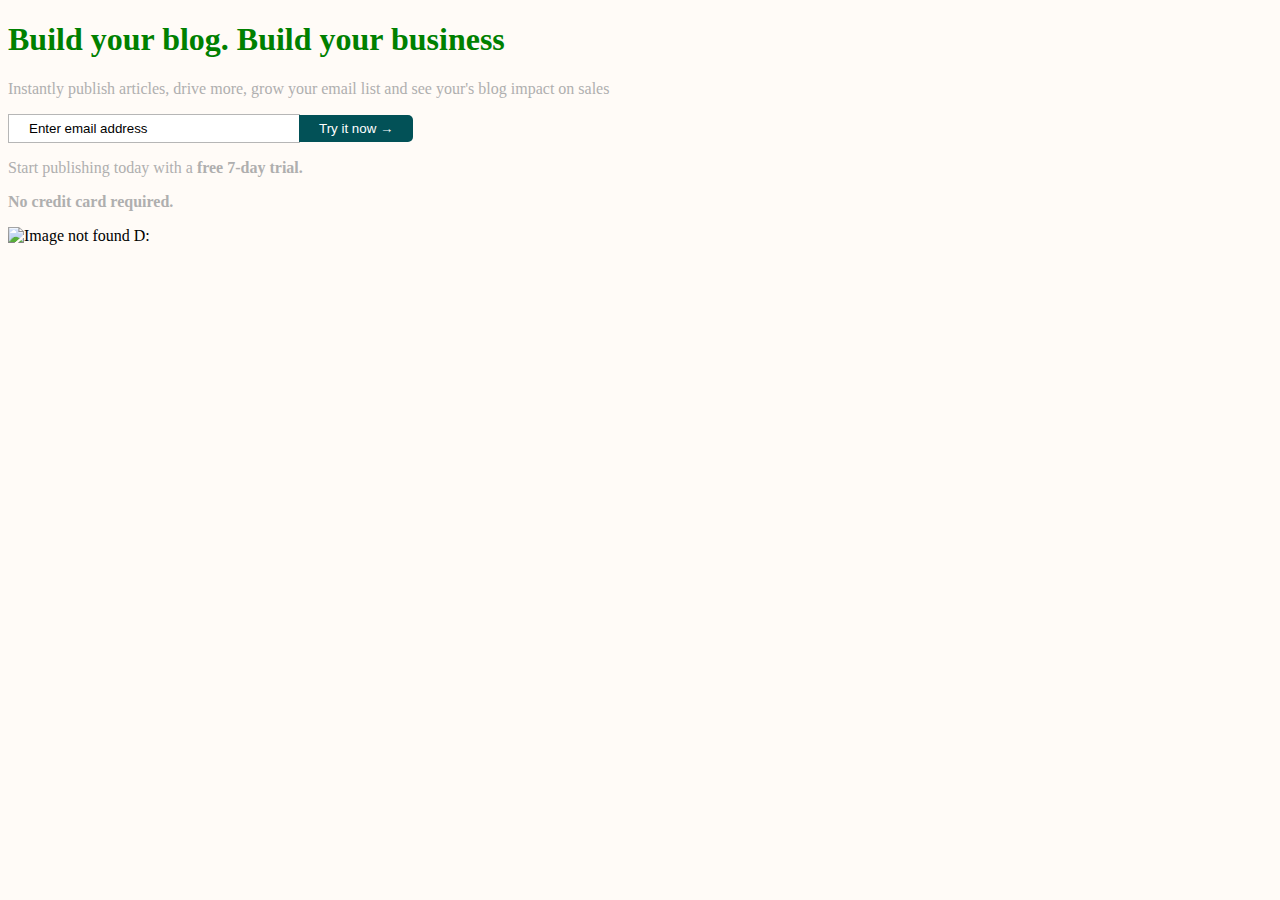
==== index.html @ c675ce4a "Este es mi primer commit de modulo" ====
<!DOCTYPE html>
<html lang="en">
<head>
    <meta charset="UTF-8">
    <meta http-equiv="X-UA-Compatible" content="IE=edge">
    <meta name="viewport" content="width=device-width, initial-scale=1.0">
    <link rel="stylesheet" href="style.css">
    <title>Matcha</title>
</head>
<body>
    <h1 id = 'verde'>Build your blog. Build your business</h1>
    <p id = 'desc'>Instantly publish articles, drive more, grow your email list and see your's blog impact on sales</p>

    <form>
        <input id = 'email_input' type="email" value="Enter email address">
        <button id = 'button_try' type="submit">Try it now &rarr;</button>
    </form>

    <p class = 'promo'>Start publishing today with a <strong>free 7-day trial.</strong></p>
    <p class = 'promo'><strong>No credit card required.</strong></p>
    <!-- <img src="https://getmatcha.com/wp-content/themes/getmatcha/img/capterra.png", alt = 'Image not found D:'> -->
    <img src="file:///Users/delgadonoriega/Documents/Matcha/capterra.png", alt = 'Image not found D:'> 
</body>

</html>

<!-- https://bedu-fef.netlify.app/ -->
---- style.css ----
body {
    background-color: #fffbf7;
}

#verde {
    color: green;
  }

#desc {
    color: rgb(175, 175, 175)
}

#email_input {
    border: 1px solid #b6b6b6;
    padding: 6px 20px;
    width: 60%;
    max-width: 250px;
}

#button_try {
    background-color: #025157;
    color: #fff;
    border: none;
    border-radius: 5px;
    border-top-left-radius: 0;
    border-bottom-left-radius: 0;
    padding: 6px 20px;
    margin-left: -5px;
    
}

.promo {
    color: rgb(175, 175, 175)
}
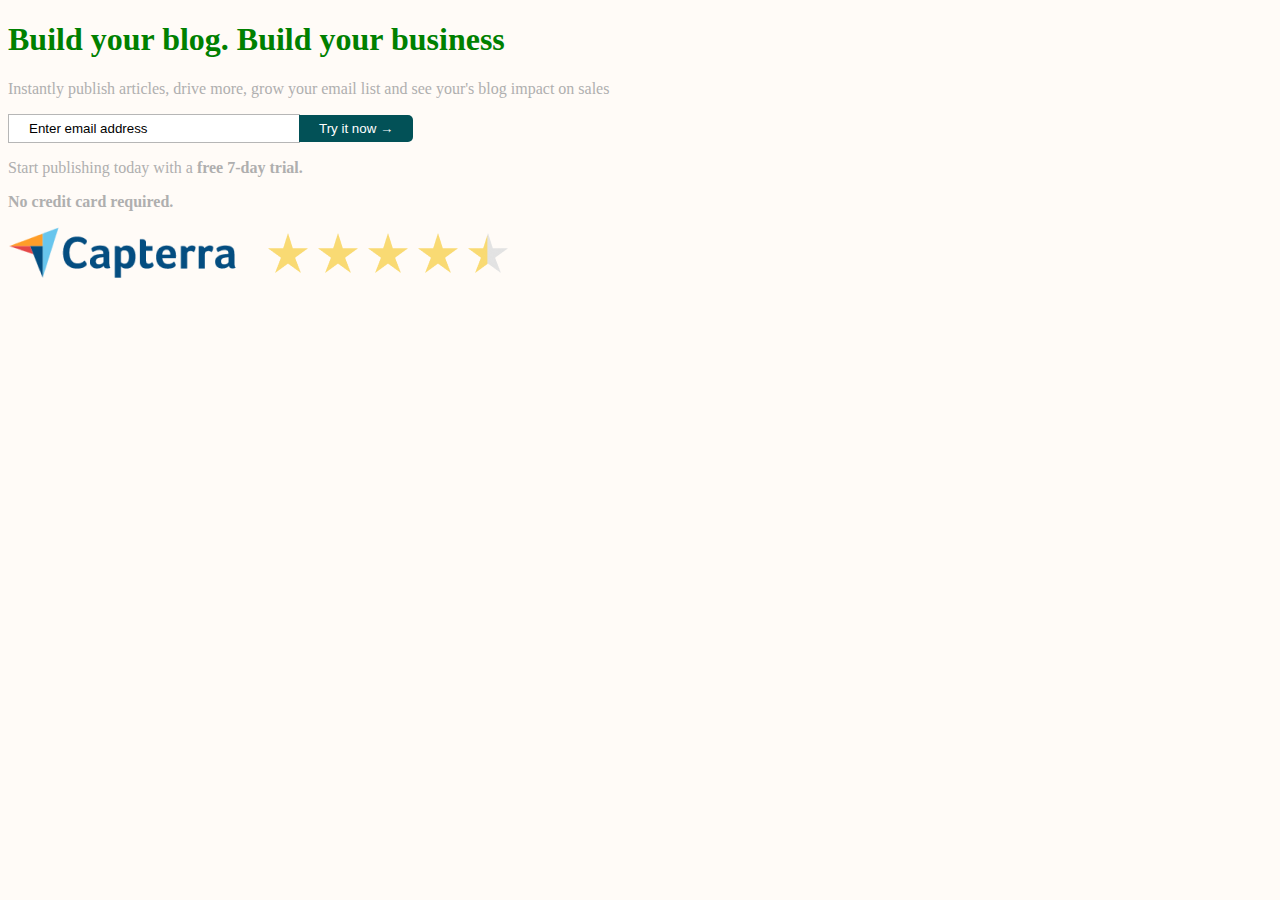
==== commit 9d3a01ff: "changed done" ====
--- a/index.html
+++ b/index.html
@@ -19,9 +19,76 @@
     <p class = 'promo'>Start publishing today with a <strong>free 7-day trial.</strong></p>
     <p class = 'promo'><strong>No credit card required.</strong></p>
     <!-- <img src="https://getmatcha.com/wp-content/themes/getmatcha/img/capterra.png", alt = 'Image not found D:'> -->
-    <img src="file:///Users/delgadonoriega/Documents/Matcha/capterra.png", alt = 'Image not found D:'> 
+    <img src="capterra.png", alt = 'Image not found D:'> 
 </body>
 
 </html>
 
-<!-- https://bedu-fef.netlify.app/ -->+<!-- https://bedu-fef.netlify.app/ -->
+<!--
+delgadonoriega-macbookpro2% pwd
+/Users/delgadonoriega/Documents/Matcha
+delgadonoriega-macbookpro2% git init
+Initialized empty Git repository in /Users/delgadonoriega/Documents/Matcha/.git/
+delgadonoriega-macbookpro2% git status
+On branch main
+
+No commits yet
+
+Untracked files:
+  (use "git add <file>..." to include in what will be committed)
+        .DS_Store
+        capterra.png
+        index.html
+        style.css
+
+nothing added to commit but untracked files present (use "git add" to track)
+delgadonoriega-macbookpro2% git add .
+delgadonoriega-macbookpro2% git status
+On branch main
+
+No commits yet
+
+Changes to be committed:
+  (use "git rm --cached <file>..." to unstage)
+        new file:   .DS_Store
+        new file:   capterra.png
+        new file:   index.html
+        new file:   style.css
+
+delgadonoriega-macbookpro2% git commit -m "Este es mi primer commit de modulo"
+[main (root-commit) c675ce4] Este es mi primer commit de modulo
+ 4 files changed, 61 insertions(+)
+ create mode 100644 .DS_Store
+ create mode 100644 capterra.png
+ create mode 100644 index.html
+ create mode 100644 style.css
+delgadonoriega-macbookpro2% git remote add origin https://github.com/Javier009/Matcha.git
+delgadonoriega-macbookpro2% git branch -M main
+delgadonoriega-macbookpro2% git branch -M master
+delgadonoriega-macbookpro2% git push -u origin main
+error: src refspec main does not match any
+error: failed to push some refs to 'https://github.com/Javier009/Matcha.git'
+delgadonoriega-macbookpro2% git branch -M main
+delgadonoriega-macbookpro2% git status
+On branch main
+nothing to commit, working tree clean
+delgadonoriega-macbookpro2% git log
+commit c675ce4a5f19d0f5f773620d3ef01a899f33c75b (HEAD -> main)
+Author: javier009 <jdelnor09@gmail.com>
+Date:   Thu Sep 30 21:42:33 2021 -0500
+
+    Este es mi primer commit de modulo
+delgadonoriega-macbookpro2% git branch  
+* main
+delgadonoriega-macbookpro2% git push -u origin main 
+Enumerating objects: 6, done.
+Counting objects: 100% (6/6), done.
+Delta compression using up to 12 threads
+Compressing objects: 100% (6/6), done.
+Writing objects: 100% (6/6), 10.89 KiB | 5.44 MiB/s, done.
+Total 6 (delta 0), reused 0 (delta 0), pack-reused 0
+To https://github.com/Javier009/Matcha.git
+ * [new branch]      main -> main
+Branch 'main' set up to track remote branch 'main' from 'origin'.
+delgadonoriega-macbookpro2%  -->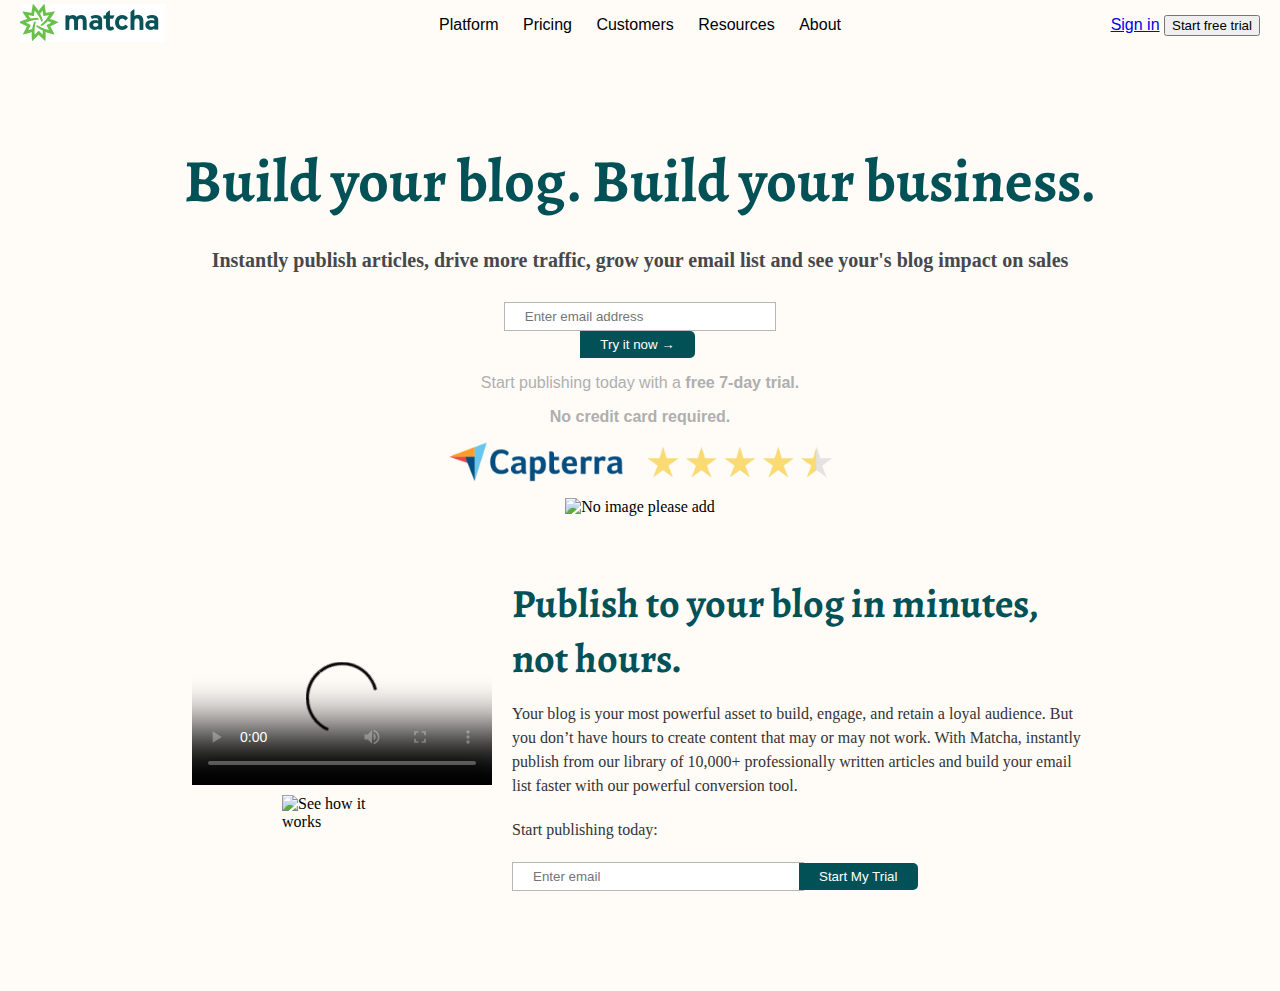
==== commit 47cd6502: "Este es el mensage de la tercera clase" ====
--- a/index.html
+++ b/index.html
@@ -4,22 +4,79 @@
     <meta charset="UTF-8">
     <meta http-equiv="X-UA-Compatible" content="IE=edge">
     <meta name="viewport" content="width=device-width, initial-scale=1.0">
+    <link rel="preconnect" href="https://fonts.googleapis.com">
+    <link rel="preconnect" href="https://fonts.gstatic.com" crossorigin>
+    <link href="https://fonts.googleapis.com/css2?family=Alegreya:ital,wght@0,500;0,900;1,700&display=swap" rel="stylesheet"> 
     <link rel="stylesheet" href="style.css">
     <title>Matcha</title>
 </head>
+
 <body>
-    <h1 id = 'verde'>Build your blog. Build your business</h1>
-    <p id = 'desc'>Instantly publish articles, drive more, grow your email list and see your's blog impact on sales</p>
+    <header class='header'>
+        <a href="#" class = "logo">
+            <img src= 'matcha.png' alt = 'Matcha image'/>
+        </a>
+        <nav class = "navbar">
+            <ul>
+                <li>Platform</li>
+                <li>Pricing</li>
+                <li>Customers</li>
+                <li>Resources</li>
+                <li>About</li>
+            </ul>
+        </nav>
+        <div class = "actions">
+            <a href="#">Sign in</a>
+            <button>Start free trial</button>
+        </div>
+    </header>
+<section class = 'main'>
+    <h1 id = 'verde'>Build your blog. Build your business.</h1>
+    <h4 id = 'desc'>Instantly publish articles, drive more traffic, grow your email list and see your's blog impact on sales</h4>
 
-    <form>
-        <input id = 'email_input' type="email" value="Enter email address">
-        <button id = 'button_try' type="submit">Try it now &rarr;</button>
+    <form class = "loginform">
+        <input id = 'email_input' type="email" placeholder="Enter email address">
+        <button class = 'button_try' type="submit">Try it now &rarr;</button>
     </form>
 
     <p class = 'promo'>Start publishing today with a <strong>free 7-day trial.</strong></p>
     <p class = 'promo'><strong>No credit card required.</strong></p>
     <!-- <img src="https://getmatcha.com/wp-content/themes/getmatcha/img/capterra.png", alt = 'Image not found D:'> -->
-    <img src="capterra.png", alt = 'Image not found D:'> 
+    <img class = "capteraimg" src="capterra.png", alt = 'Image not found D:'> 
+<figure class = "banner">
+    <img src = "##" alt = "No image please add">
+</figure>
+</section>
+
+<section class= "promotion">
+    <article class = videoarticle>
+        <video 
+        controls 
+        poster= "https://cdn.videvo.net/videvo_files/video/premium/video0036/thumbnails/computer_code00_small.jpg">
+            <source type=video/webm src="https://cdn.videvo.net/videvo_files/video/premium/video0036/small_watermarked/computer_code00_preview.webm" />
+            <source type="video/mp4" src = "https://cdn.videvo.net/videvo_files/video/premium/video0036/small_watermarked/computer_code00_preview.mp4" />
+        </video>
+        <img src="https://getmatcha.com/wp-content/themes/getmatcha/img/see_how_it_works.png" alt="See how it works">
+    </article>
+
+    <article class = "publicidadtexto">
+        <h3 id= "head_3">Publish to your blog in minutes, not hours.</h3>
+        <p id= "blogtext">Your blog is your most powerful asset to build, engage, and retain a loyal audience. But you don’t have hours 
+            to create content that may or may not work. With Matcha, instantly publish from our library of 10,000+ 
+            professionally written articles and build your email list faster with our powerful conversion tool.</p>
+        <p>Start publishing today:</p>
+
+        <form class="loginform2">
+            <input id = 'email_input'  type="email" placeholder="Enter email">
+            <button class= "button_try">Start My Trial</button>
+        </form>
+
+    </article>
+
+    
+  
+</section>
+
 </body>
 
 </html>
--- a/style.css
+++ b/style.css
@@ -1,13 +1,33 @@
 body {
     background-color: #fffbf7;
+    margin: 0;
 }
-
+.main{
+    margin-top: 140px;
+    text-align: center;
+}
 #verde {
-    color: green;
+    color: #025157;
+    font-family: "Alegreya", serif;
+    font-size: 60px;
+    margin-bottom: 24px;
+    font-weight: 900px;
+    text-align: center;
   }
 
 #desc {
-    color: rgb(175, 175, 175)
+    color: #46484c;
+    font-family: "Slabo 27px", serif;
+    font-size: 20px;
+    margin-bottom: 30px;
+    text-align: center;
+}
+
+.loginform  {
+    display: block;
+    margin-left: auto;
+    margin-right: auto;
+    width: 30%;
 }
 
 #email_input {
@@ -17,7 +37,7 @@
     max-width: 250px;
 }
 
-#button_try {
+.button_try {
     background-color: #025157;
     color: #fff;
     border: none;
@@ -30,5 +50,112 @@
 }
 
 .promo {
-    color: rgb(175, 175, 175)
+    color: rgb(175, 175, 175);
+    text-align: center;
+    font-family: "Open Sans", sans-serif;
+}
+
+.header {
+    
+    height: 60px;
+    /*margin: 40px 20px 0;*/
+    margin-top: 0px;
+    margin-left: 20px;
+    margin-right: 20px;
+    padding-bottom: 25px;
+    font-family: sans-serif;
+    font-size: 0px;
+    background-color: #fffbf7;
+    position: fixed;
+    top: 0;
+    right: 0;
+    left: 0;
+}
+
+.header li {
+    display: inline;
+    padding: 10px
+    
+}
+
+.header > * {
+    display: inline-block;
+    font-size: 16px;
+    vertical-align: middle;
+}
+
+.header .logo{
+    width: 15%;
+}
+
+.header .navbar {
+    width: 70%;
+    text-align: center;
+}
+
+.header .navbar ul{
+    padding: 0;
+}
+
+.header .actions{
+    width: 15%;
+    text-align: right;
+}
+
+.capteraimg {
+  display: block;
+  margin-left: auto;
+  margin-right: auto;
+  width: 30%;
+}
+
+.promotion {
+    display: flex;
+    flex-direction: row;
+    width: 70%;
+    margin: 100px auto;
+    align-items: center;
+    margin-top: 60px;
+    
+}
+.publicidadtexto {
+  padding-left: 10px;
+  margin-top: 0;
+  margin-bottom: 0;
+}
+
+.publicidadtexto h3 {
+    color: #025157;
+    font-family: "Alegreya", serif;
+    font-size: 40px;
+    margin-top: 0;
+    margin-bottom: 0px;
+    font-weight: 900px;
+    text-align: left;
+}
+
+.publicidadtexto > p { 
+    font-size: 16px;
+    color: #343434;
+    line-height: 1.5;
+    margin-bottom: 20px;
+    text-align: left;
+}
+
+.promotion .videoarticle {
+    display: flex;
+    flex-direction: column;
+    align-items: center;
+    padding-right: 10px;
+}
+
+.promotion .videoarticle img {
+    width: 120px;
+    margin-top: 10px;
+}
+
+.loginform2 {
+    display: flex;
+    flex-direction: row;
+    align-items: center;
 }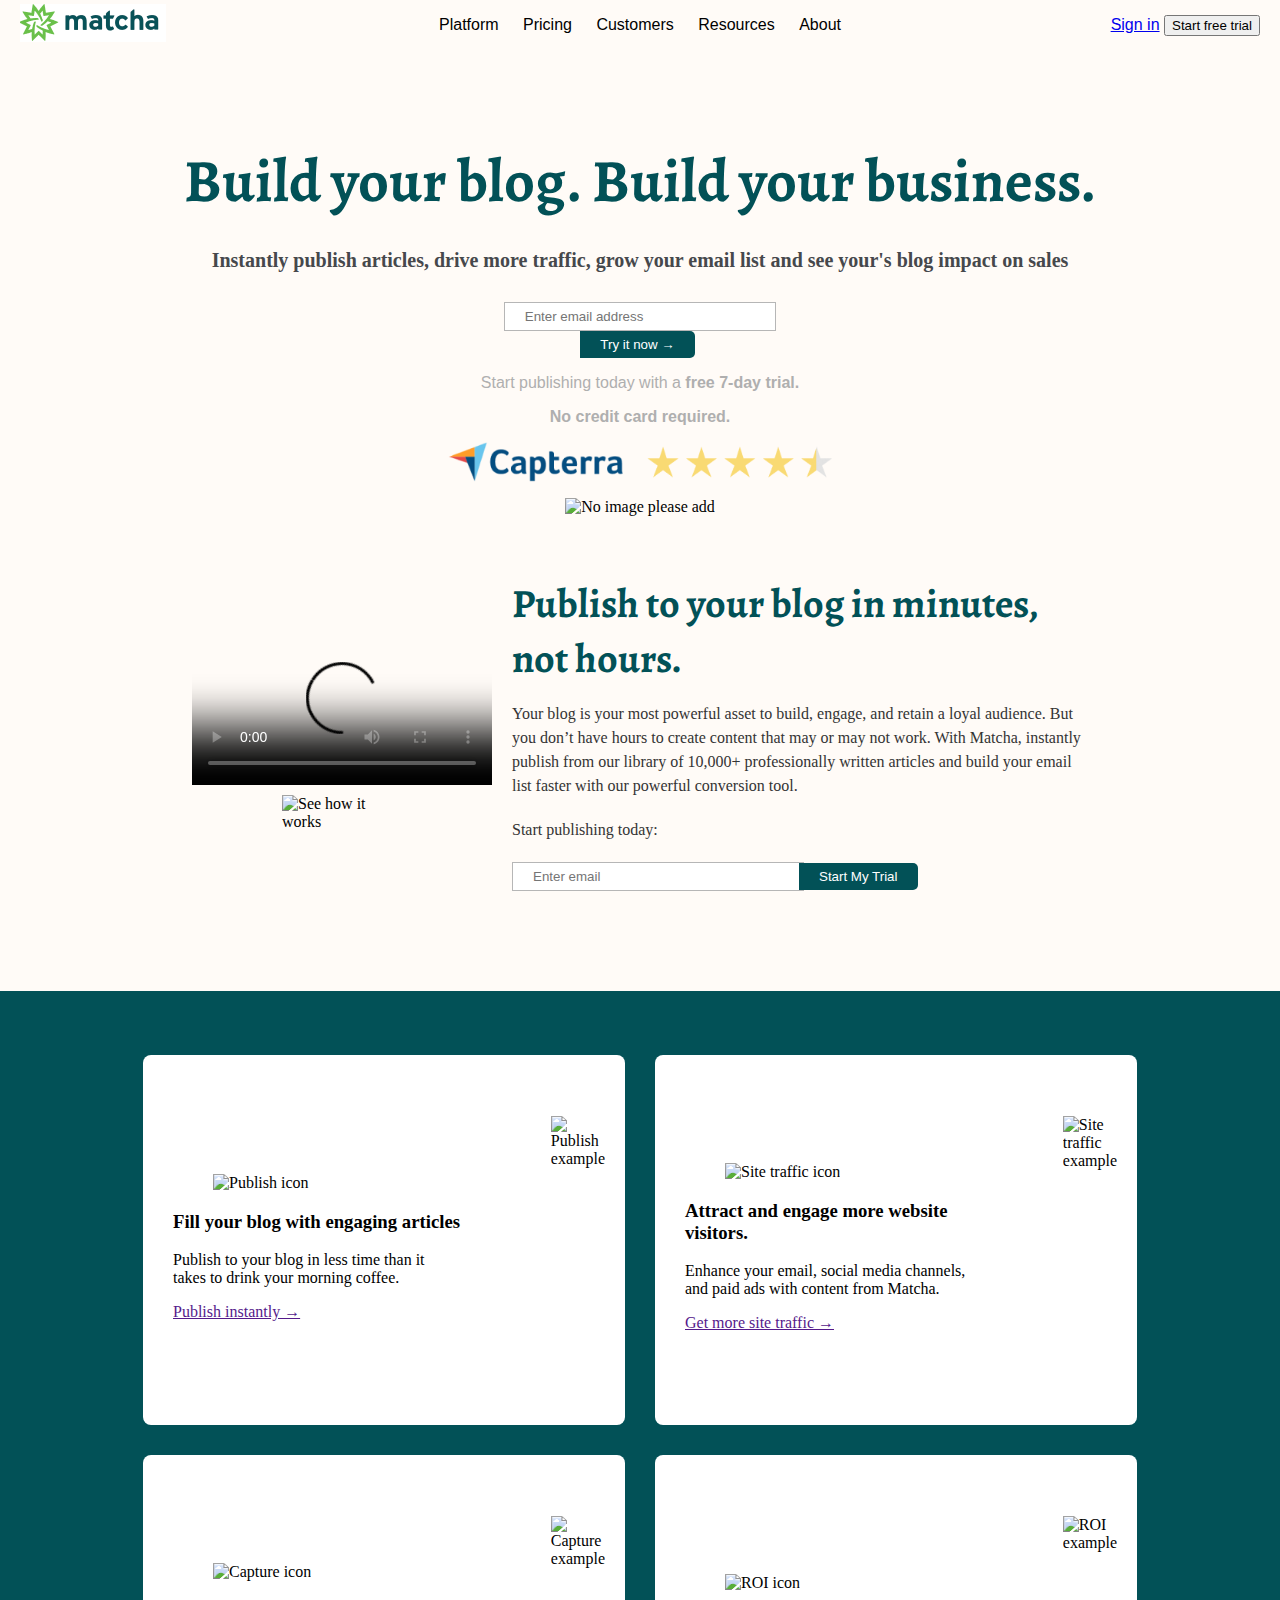
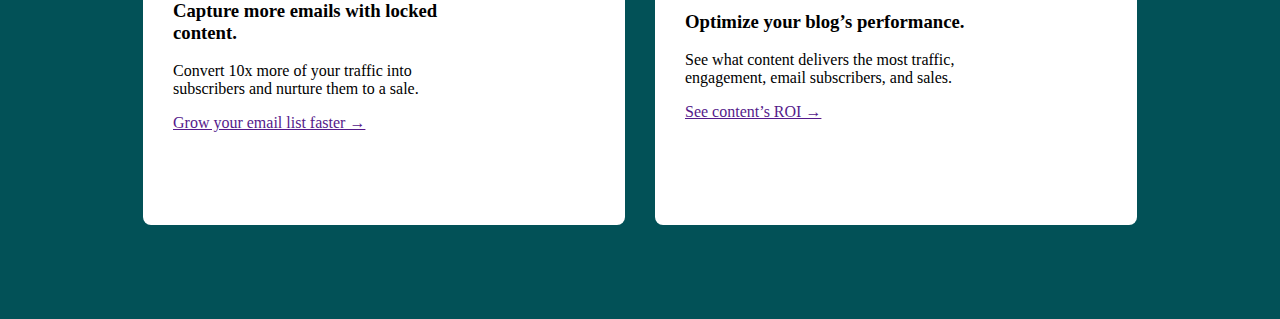
==== commit cb375e89: "Este es el commit de la 4ta clase" ====
--- a/index.html
+++ b/index.html
@@ -72,80 +72,85 @@
         </form>
 
     </article>
-
-    
-  
 </section>
 
+<section class="features">
+
+  <article class="feature-card">
+      <div class=feature-content>
+          <figure>
+            <img src="https://getmatcha.com/wp-content/themes/getmatcha/img/icon_publish.png" alt="Publish icon">
+          </figure>
+          <h3>Fill your blog with engaging articles</h3>
+          <p>
+            Publish to your blog in less time than it takes to drink your
+            morning coffee.
+          </p>
+          <a href="">Publish instantly →</a>
+      </div>
+      <div class=feature-image>
+        <figure>
+            <img src="https://getmatcha.com/wp-content/themes/getmatcha/img/image_publish.png" alt="Publish example">
+          </figure>
+      </div>   
+  </article>
+
+  <article class="feature-card">
+    <div class="feature-content">
+      <figure>
+        <img src="https://getmatcha.com/wp-content/themes/getmatcha/img/icon_site_traffic.png" alt="Site traffic icon">
+      </figure>
+      <h3>Attract and engage more website visitors.</h3>
+      <p>
+        Enhance your email, social media channels, and paid ads with content
+        from Matcha.
+      </p>
+      <a href="">Get more site traffic →</a>
+    </div>
+    <div class="feature-image">
+      <figure>
+        <img src="https://getmatcha.com/wp-content/themes/getmatcha/img/image_site_traffic.png" alt="Site traffic example">
+      </figure>
+    </div>
+  </article>
+  <article class="feature-card">
+    <div class="feature-content">
+      <figure>
+        <img src="https://getmatcha.com/wp-content/themes/getmatcha/img/icon_capture.png" alt="Capture icon">
+      </figure>
+      <h3>Capture more emails with locked content.</h3>
+      <p>
+        Convert 10x more of your traffic into subscribers and nurture them
+        to a sale.
+      </p>
+      <a href="">Grow your email list faster →</a>
+    </div>
+    <div class="feature-image">
+      <figure>
+        <img src="https://getmatcha.com/wp-content/themes/getmatcha/img/image_capture.png" alt="Capture example">
+      </figure>
+    </div>
+  </article>
+  <article class="feature-card">
+    <div class="feature-content">
+      <figure>
+        <img src="https://getmatcha.com/wp-content/themes/getmatcha/img/icon_roi.png" alt="ROI icon">
+      </figure>
+      <h3>Optimize your blog’s performance.</h3>
+      <p>
+        See what content delivers the most traffic, engagement, email
+        subscribers, and sales.
+      </p>
+      <a href="">See content’s ROI →</a>
+    </div>
+    <div class="feature-image">
+      <figure>
+        <img src="https://getmatcha.com/wp-content/themes/getmatcha/img/image_roi.png" alt="ROI example">
+      </figure>
+    </div>
+  </article>
+</section>
 </body>
 
 </html>
 
-<!-- https://bedu-fef.netlify.app/ -->
-<!--
-delgadonoriega-macbookpro2% pwd
-/Users/delgadonoriega/Documents/Matcha
-delgadonoriega-macbookpro2% git init
-Initialized empty Git repository in /Users/delgadonoriega/Documents/Matcha/.git/
-delgadonoriega-macbookpro2% git status
-On branch main
-
-No commits yet
-
-Untracked files:
-  (use "git add <file>..." to include in what will be committed)
-        .DS_Store
-        capterra.png
-        index.html
-        style.css
-
-nothing added to commit but untracked files present (use "git add" to track)
-delgadonoriega-macbookpro2% git add .
-delgadonoriega-macbookpro2% git status
-On branch main
-
-No commits yet
-
-Changes to be committed:
-  (use "git rm --cached <file>..." to unstage)
-        new file:   .DS_Store
-        new file:   capterra.png
-        new file:   index.html
-        new file:   style.css
-
-delgadonoriega-macbookpro2% git commit -m "Este es mi primer commit de modulo"
-[main (root-commit) c675ce4] Este es mi primer commit de modulo
- 4 files changed, 61 insertions(+)
- create mode 100644 .DS_Store
- create mode 100644 capterra.png
- create mode 100644 index.html
- create mode 100644 style.css
-delgadonoriega-macbookpro2% git remote add origin https://github.com/Javier009/Matcha.git
-delgadonoriega-macbookpro2% git branch -M main
-delgadonoriega-macbookpro2% git branch -M master
-delgadonoriega-macbookpro2% git push -u origin main
-error: src refspec main does not match any
-error: failed to push some refs to 'https://github.com/Javier009/Matcha.git'
-delgadonoriega-macbookpro2% git branch -M main
-delgadonoriega-macbookpro2% git status
-On branch main
-nothing to commit, working tree clean
-delgadonoriega-macbookpro2% git log
-commit c675ce4a5f19d0f5f773620d3ef01a899f33c75b (HEAD -> main)
-Author: javier009 <jdelnor09@gmail.com>
-Date:   Thu Sep 30 21:42:33 2021 -0500
-
-    Este es mi primer commit de modulo
-delgadonoriega-macbookpro2% git branch  
-* main
-delgadonoriega-macbookpro2% git push -u origin main 
-Enumerating objects: 6, done.
-Counting objects: 100% (6/6), done.
-Delta compression using up to 12 threads
-Compressing objects: 100% (6/6), done.
-Writing objects: 100% (6/6), 10.89 KiB | 5.44 MiB/s, done.
-Total 6 (delta 0), reused 0 (delta 0), pack-reused 0
-To https://github.com/Javier009/Matcha.git
- * [new branch]      main -> main
-Branch 'main' set up to track remote branch 'main' from 'origin'.
-delgadonoriega-macbookpro2%  -->--- a/style.css
+++ b/style.css
@@ -158,4 +158,95 @@
     display: flex;
     flex-direction: row;
     align-items: center;
-}+}
+
+.features {
+    display: grid;
+    /*grid-template-columns: repeat(2,1fr);
+    grid-template-rows: repeat(2,1fr);*/
+    grid-template: repeat(2,1fr)/repeat(2,1fr);
+    height: 800px;
+    background-color: #025157;
+    padding: 5% 10%;
+}
+
+.features .feature-card {
+    background-color: #fff;
+    margin-bottom: 30px;
+    margin-left: 15px;
+    margin-right: 15px;
+    padding: 30px;
+    border-radius: 8px;
+    display: flex;
+    align-items: center;
+    overflow: hidden;
+    
+}
+
+.features-content {
+    flex: 1;
+}
+
+.features .feature-card .feature-content img {
+    width: 50px;
+  }
+
+.features-content figure{
+    margin-left: 0;
+}
+
+.feature-image {
+    flex: 1;
+    width: 40%;
+    position: relative;
+    right: -50px;
+    height: 80%;
+    transition: right, 0.5s;
+
+}
+
+.feature-image:hover{
+    right: 0;
+
+}
+
+.feature-image figure {
+    margin-top: 0;
+    height: 100%;
+}
+
+.feature-image figure img{
+    margin-top: 0;
+    height: 100%;
+}
+
+
+/*
+.red{
+    background-color: red;
+    margin-bottom: 30px;
+    margin-left: 15px;
+    margin-right: 15px;
+}
+
+.peru{
+    background-color: peru;
+    margin-bottom: 30px;
+    margin-left: 15px;
+    margin-right: 15px;
+}
+
+.grey{
+    background-color:gray;
+    margin-bottom: 30px;
+    margin-left: 15px;
+    margin-right: 15px;
+}
+
+.blue{
+    background-color:lightblue;
+    margin-bottom: 30px;
+    margin-left: 15px;
+    margin-right: 15px;
+}*/
+
